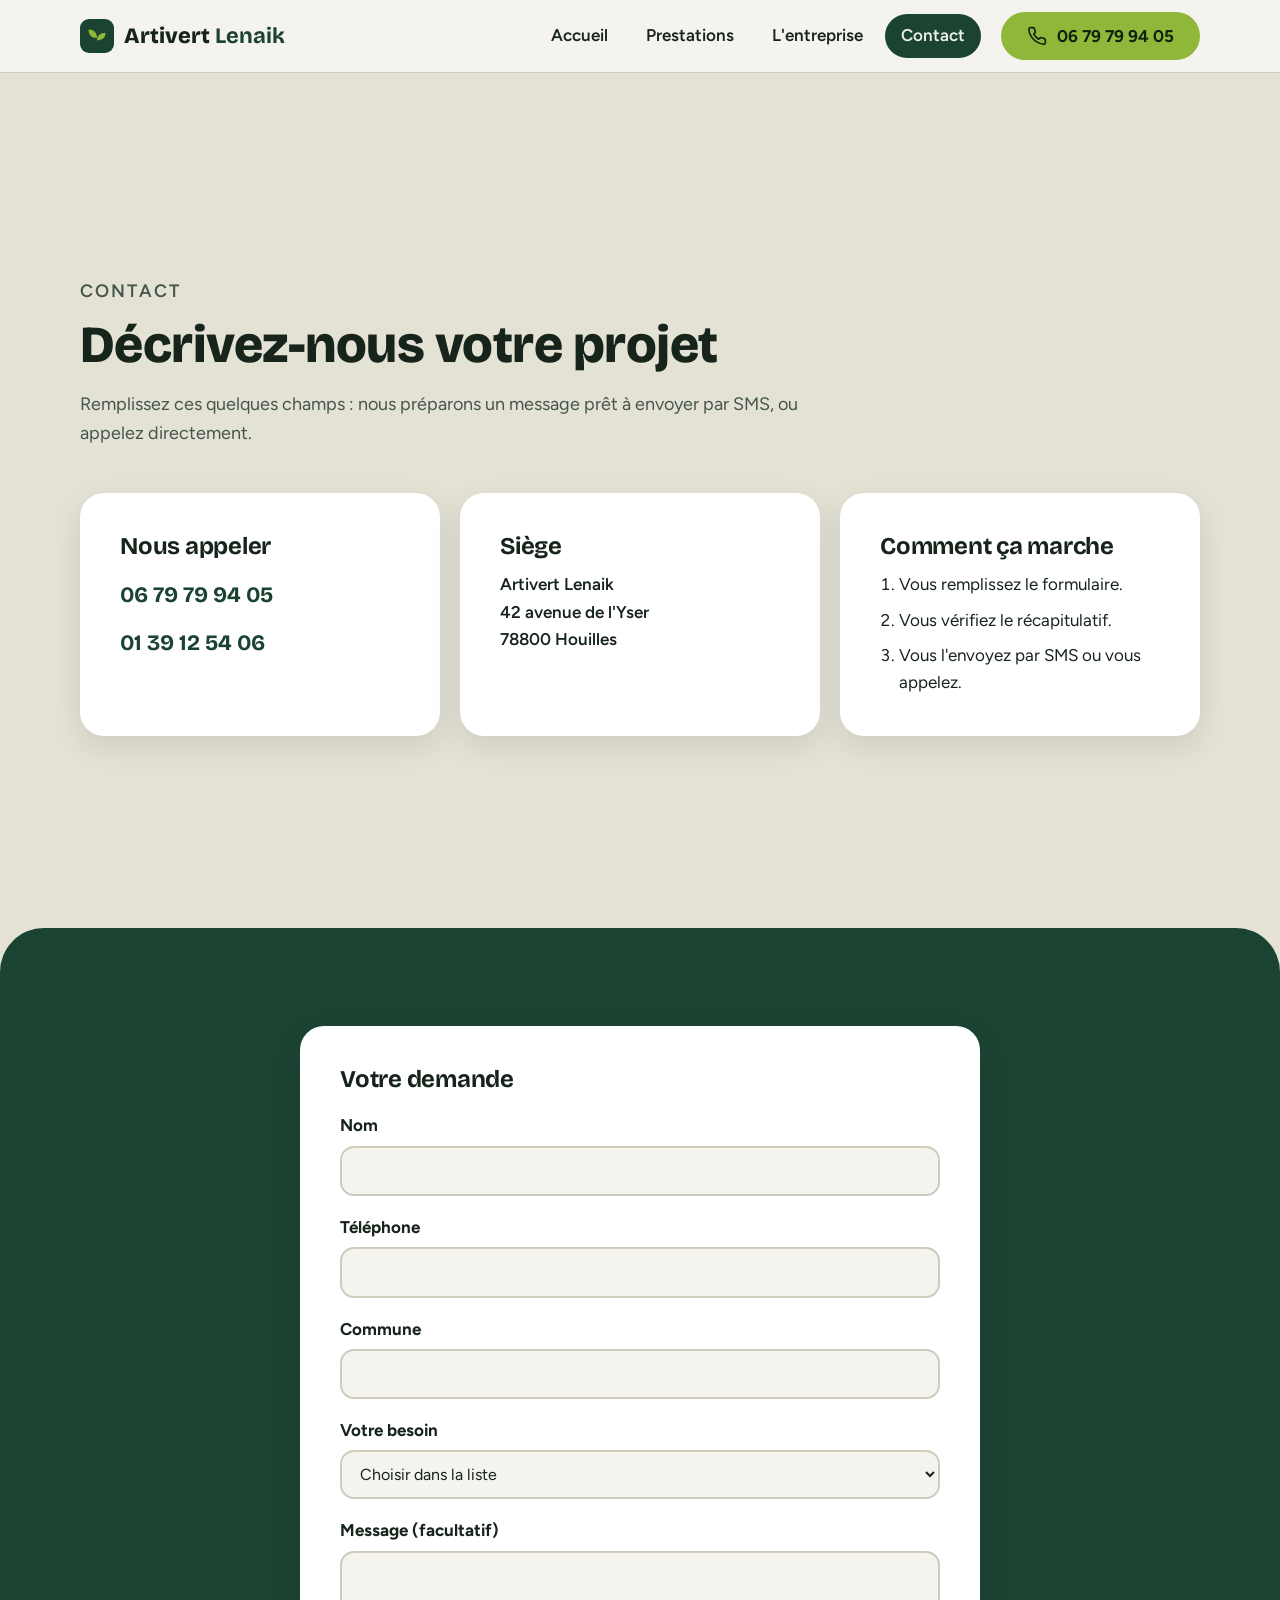
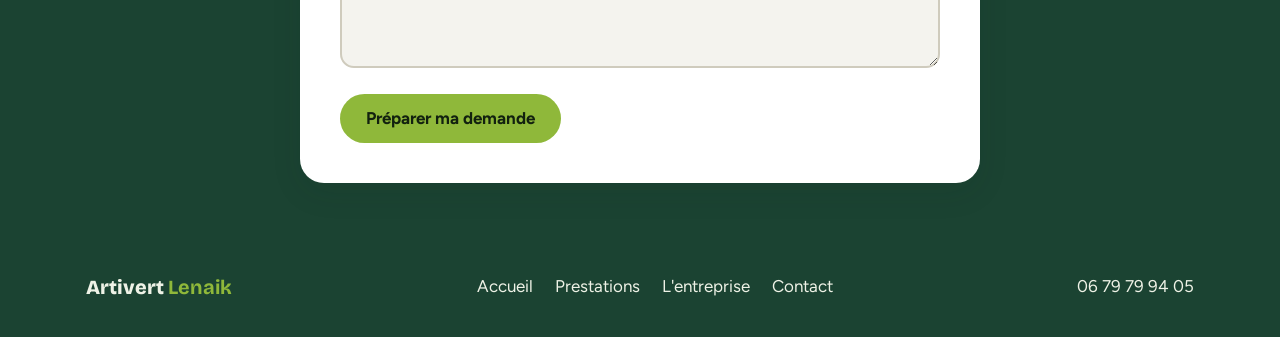
==== contact.html @ 8e332af7 "Pages prestations, entreprise, contact, formulaire, README Co-Authored-By: Claude Sonnet 5.5 <norepl" ====
<!doctype html>
<html lang="fr">
<head>
<meta charset="utf-8">
<meta name="viewport" content="width=device-width, initial-scale=1, viewport-fit=cover">
<title>Contact | Artivert Lenaik, Houilles</title>
<meta name="description" content="Contactez Artivert Lenaik à Houilles : téléphone, adresse du siège et formulaire de demande de contact.">
<meta name="robots" content="noindex, nofollow">
<link rel="icon" href="data:image/svg+xml,%3Csvg xmlns='http://www.w3.org/2000/svg' viewBox='0 0 32 32'%3E%3Crect width='32' height='32' rx='8' fill='%231b4332'/%3E%3Cpath d='M16 26V14M16 18c-5 0-8-3-8-8 5 0 8 3 8 8zm0 2c0-4 3-7 8-7 0 5-3 7-8 7z' fill='%238fb83a'/%3E%3C/svg%3E">
<link rel="preconnect" href="https://fonts.googleapis.com">
<link rel="preconnect" href="https://fonts.gstatic.com" crossorigin>
<link rel="stylesheet" href="https://fonts.googleapis.com/css2?family=Bricolage+Grotesque:opsz,wght@12..96,700;12..96,800&family=Figtree:wght@400;600;700&display=swap">
<link rel="stylesheet" href="css/style.css">
</head>
<body>
<header class="hdr">
  <div class="wrap hdr__in">
    <a class="logo" href="https://webaunet.github.io/artivert-lenaik/" aria-label="Artivert Lenaik, accueil">
      <svg viewBox="0 0 34 34" aria-hidden="true"><rect width="34" height="34" rx="9" fill="#1b4332"/><path d="M17 27V15M17 19c-5.5 0-8.5-3.2-8.5-8.5 5.5 0 8.5 3.2 8.5 8.5zm0 2.2c0-4.3 3.2-7.5 8.5-7.5 0 5.3-3.2 7.5-8.5 7.5z" fill="#8fb83a"/></svg>
      <span>Artivert <b>Lenaik</b></span>
    </a>
    <nav class="nav" id="nav" aria-label="Navigation principale">
      <a href="index.html">Accueil</a>
      <a href="prestations.html">Prestations</a>
      <a href="entreprise.html">L'entreprise</a>
      <a href="contact.html" aria-current="page">Contact</a>
    </nav>
    <a class="btn btn--leaf hdr__call" href="tel:+33679799405" aria-label="Appeler le 06 79 79 94 05">
      <svg viewBox="0 0 24 24" fill="none" stroke="currentColor" stroke-width="2" stroke-linecap="round" stroke-linejoin="round" aria-hidden="true"><path d="M22 16.9v3a2 2 0 0 1-2.2 2 19.8 19.8 0 0 1-8.6-3.1 19.5 19.5 0 0 1-6-6A19.8 19.8 0 0 1 2.1 4.2 2 2 0 0 1 4.1 2h3a2 2 0 0 1 2 1.7c.1.9.4 1.8.7 2.7a2 2 0 0 1-.5 2.1L8.1 9.8a16 16 0 0 0 6 6l1.3-1.2a2 2 0 0 1 2.1-.4c.9.3 1.8.6 2.7.7a2 2 0 0 1 1.7 2z"/></svg>
      <span>06 79 79 94 05</span>
    </a>
    <button class="burger" id="burger" type="button" aria-expanded="false" aria-controls="nav" aria-label="Ouvrir le menu">
      <svg viewBox="0 0 24 24" fill="none" stroke="currentColor" stroke-width="2.2" stroke-linecap="round" aria-hidden="true"><path d="M4 7h16M4 12h16M4 17h16"/></svg>
    </button>
  </div>
</header>

<main>
<section class="sec sec--stone sec--under" aria-labelledby="h1">
  <div class="wrap">
    <div class="sec__head">
      <p class="eyebrow">Contact</p>
      <h1 id="h1" style="font-size:clamp(2rem,5vw,3.25rem)">Décrivez-nous votre projet</h1>
      <p>Remplissez ces quelques champs : nous préparons un message prêt à envoyer par SMS, ou appelez directement.</p>
    </div>
    <div class="cinfo">
      <div class="card">
        <h2>Nous appeler</h2>
        <a class="tel" href="tel:+33679799405">06 79 79 94 05</a>
        <a class="tel" href="tel:+33139125406">01 39 12 54 06</a>
      </div>
      <div class="card">
        <h2>Siège</h2>
        <address style="font-style:normal;font-weight:600">Artivert Lenaik<br>42 avenue de l'Yser<br>78800 Houilles</address>
      </div>
      <div class="card">
        <h2>Comment ça marche</h2>
        <ol><li>Vous remplissez le formulaire.</li><li>Vous vérifiez le récapitulatif.</li><li>Vous l'envoyez par SMS ou vous appelez.</li></ol>
      </div>
    </div>
  </div>
</section>

<section class="sec sec--lift on-band" id="formulaire" aria-labelledby="h-form">
  <div class="wrap">
    <div class="cform">
        <form class="card form" id="form" novalidate>
          <h2 id="h-form" style="font-size:1.5rem">Votre demande</h2>
          <div class="field"><label for="f-nom">Nom</label><input id="f-nom" name="nom" type="text" autocomplete="name" required aria-describedby="e-nom"><p class="err" id="e-nom" role="alert" hidden></p></div>
          <div class="field"><label for="f-tel">Téléphone</label><input id="f-tel" name="tel" type="tel" inputmode="tel" autocomplete="tel" required aria-describedby="e-tel"><p class="err" id="e-tel" role="alert" hidden></p></div>
          <div class="field"><label for="f-commune">Commune</label><input id="f-commune" name="commune" type="text" autocomplete="address-level2" required aria-describedby="e-commune"><p class="err" id="e-commune" role="alert" hidden></p></div>
          <div class="field"><label for="f-besoin">Votre besoin</label>
            <select id="f-besoin" name="besoin" required aria-describedby="e-besoin">
              <option value="">Choisir dans la liste</option>
              <option>Création d'un jardin ou d'un espace vert</option>
              <option>Terrasse ou allée</option>
              <option>Maçonnerie paysagère</option>
              <option>Plantations</option>
              <option>Entretien du jardin</option>
              <option>Autre demande</option>
            </select><p class="err" id="e-besoin" role="alert" hidden></p></div>
          <div class="field"><label for="f-message">Message (facultatif)</label><textarea id="f-message" name="message" rows="4"></textarea></div>
          <button class="btn btn--leaf btn--block" type="submit">Préparer ma demande</button>
        </form>
        <div class="card recap" id="recap" tabindex="-1" hidden style="margin-top:20px">
          <h2 style="font-size:1.5rem">Demande prête</h2>
          <p class="ok" id="recap-status" role="status"></p>
          <textarea id="recap-text" readonly aria-label="Récapitulatif de votre demande"></textarea>
          <div class="recap__btns">
            <a class="btn btn--leaf" id="btn-sms" href="sms:+33679799405">Envoyer par SMS</a>
            <button class="btn btn--dark" id="btn-copy" type="button">Copier</button>
            <a class="btn btn--dark" href="tel:+33679799405">Appeler</a>
          </div>
        </div>
      </div>
  </div>
</section>
</main>

<footer class="ftr">
  <div class="wrap ftr__in">
    <a class="logo" href="index.html"><span>Artivert <b>Lenaik</b></span></a>
    <nav aria-label="Pied de page">
      <a href="index.html">Accueil</a>
      <a href="prestations.html">Prestations</a>
      <a href="entreprise.html">L'entreprise</a>
      <a href="contact.html">Contact</a>
    </nav>
    <a href="tel:+33679799405">06 79 79 94 05</a>
  </div>
</footer>
<script src="js/main.js"></script>
</body>
</html>
---- css/style.css ----
/* Artivert Lenaik — feuille commune. Concept : pierre, buis et pousse ; bandes sombres à bords courbes sur fonds clairs. */
:root{
  --bg:#f4f3ee; --bg2:#e4e1d5; --card:#ffffff; --ink:#16241b; --muted:#46564b; --line:#cfcbbd;
  --band:#1b4332; --band-ink:#eef2e6; --band-muted:#b9c9bd;
  --leaf:#8fb83a; --leaf-ink:#12210f; --link:#1b4332;
  --c1:#dfeabf; --c2:#efdfc4; --c3:#cde4d7; --c4:#d6e1e8;
  --shadow:0 10px 30px rgba(22,36,27,.10);
  --f-display:"Bricolage Grotesque","Trebuchet MS",system-ui,sans-serif;
  --f-body:"Figtree","Segoe UI",system-ui,sans-serif;
  --hh:72px; --pad:clamp(40px,6vh,72px); --r:24px;
}
@media (prefers-color-scheme:dark){:root:not([data-theme="light"]){
  --bg:#101a14; --bg2:#17261d; --card:#1b2c22; --ink:#e8ede3; --muted:#a9b8ac; --line:#2b3d31;
  --band:#1d4a33; --band-ink:#eef2e6; --band-muted:#b9d0c0; --link:#b7dd6a;
  --c1:#2c3d17; --c2:#3d3020; --c3:#1f4033; --c4:#263540; --shadow:0 10px 30px rgba(0,0,0,.4); color-scheme:dark}}
:root[data-theme="dark"]{
  --bg:#101a14; --bg2:#17261d; --card:#1b2c22; --ink:#e8ede3; --muted:#a9b8ac; --line:#2b3d31;
  --band:#1d4a33; --band-ink:#eef2e6; --band-muted:#b9d0c0; --link:#b7dd6a;
  --c1:#2c3d17; --c2:#3d3020; --c3:#1f4033; --c4:#263540; --shadow:0 10px 30px rgba(0,0,0,.4); color-scheme:dark}

*,*::before,*::after{box-sizing:border-box}
html{scroll-behavior:smooth;scroll-padding-top:calc(var(--hh) + 8px)}
body{margin:0;background:var(--bg);color:var(--ink);font:400 1.0625rem/1.6 var(--f-body);-webkit-text-size-adjust:100%}
img{display:block;max-width:100%;height:auto}
a{color:var(--link)}
h1,h2,h3{font-family:var(--f-display);line-height:1.1;margin:0;text-wrap:balance;letter-spacing:-.01em}
h1{font-size:clamp(2.25rem,6.2vw,4.25rem);font-weight:800}
h2{font-size:clamp(1.9rem,4.2vw,3rem);font-weight:700}
h3{font-size:1.25rem;font-weight:700}
p{margin:0}
:focus-visible{outline:3px solid var(--leaf);outline-offset:3px;border-radius:6px}
.wrap{width:100%;max-width:1160px;margin-inline:auto;padding-inline:max(20px,env(safe-area-inset-left,0px)) max(20px,env(safe-area-inset-right,0px))}
.eyebrow{font:600 1rem/1.3 var(--f-body);letter-spacing:.12em;text-transform:uppercase;color:var(--muted);margin-bottom:14px}
.on-band .eyebrow{color:var(--band-muted)}

/* Boutons */
.btn{display:inline-flex;align-items:center;justify-content:center;gap:10px;min-height:48px;padding:12px 24px;border-radius:999px;font:700 1.0625rem/1.2 var(--f-body);text-decoration:none;border:2px solid transparent;cursor:pointer;transition:transform .15s,background .15s,box-shadow .15s}
.btn svg{width:20px;height:20px;flex:none}
.btn--leaf{background:var(--leaf);color:var(--leaf-ink)}
.btn--leaf:hover{background:#a3cc4b;transform:translateY(-2px);box-shadow:0 8px 20px rgba(0,0,0,.2)}
.btn--ghost{border-color:currentColor;color:inherit;background:transparent}
.btn--ghost:hover{background:rgba(255,255,255,.14);transform:translateY(-2px)}
.btn--dark{background:var(--band);color:var(--band-ink)}
.btn--dark:hover{transform:translateY(-2px);box-shadow:var(--shadow)}

/* En-tête */
.hdr{position:sticky;top:0;z-index:50;background:var(--bg);border-bottom:0;box-shadow:0 1px 0 var(--line)}
.hdr__in{display:flex;align-items:center;gap:20px;height:var(--hh)}
.logo{display:flex;align-items:center;gap:10px;min-height:44px;text-decoration:none;color:var(--ink);font:800 1.375rem/1 var(--f-display);white-space:nowrap}
.logo svg{width:34px;height:34px;flex:none}
.logo b{color:var(--band)}
@media (prefers-color-scheme:dark){:root:not([data-theme="light"]) .logo b{color:var(--leaf)}}
:root[data-theme="dark"] .logo b{color:var(--leaf)}
.nav{display:flex;align-items:center;gap:6px;margin-left:auto}
.nav a{display:inline-flex;align-items:center;min-height:44px;padding:0 16px;border-radius:999px;color:var(--ink);text-decoration:none;font-weight:600}
.nav a:hover{background:var(--bg2)}
.nav a[aria-current="page"]{background:var(--band);color:var(--band-ink)}
.hdr__call{display:inline-flex}
.burger{display:none;width:48px;height:48px;border:0;border-radius:12px;background:var(--bg2);color:var(--ink);cursor:pointer;align-items:center;justify-content:center}
.burger svg{width:26px;height:26px}
@media (max-width:980px){
  .burger{display:inline-flex;margin-left:0}
  .hdr__in{gap:10px}
  .hdr__call{margin-left:auto}
  .hdr__call span{display:none}
  .hdr__call{width:48px;padding:0}
  .nav{position:absolute;left:0;right:0;top:var(--hh);flex-direction:column;align-items:stretch;gap:4px;padding:12px max(20px,env(safe-area-inset-left,0px)) 20px;background:var(--bg);box-shadow:0 18px 30px rgba(0,0,0,.18);margin:0;display:none}
  .nav.is-open{display:flex}
  .nav a{min-height:48px;font-size:1.125rem}
}

/* Sections */
.sec{min-height:100svh;display:grid;align-content:center;padding-block:var(--pad)}
.sec--under{padding-bottom:calc(var(--pad) + 44px)}
.sec--lift{position:relative;margin-top:-44px;border-radius:44px 44px 0 0;padding-top:calc(var(--pad) + 44px)}
.on-band{background:var(--band);color:var(--band-ink)}
.sec--stone{background:var(--bg2)}
.sec__head{max-width:46rem;margin-bottom:clamp(28px,5vh,48px)}
.sec__head p{margin-top:16px;color:var(--muted);font-size:1.125rem}

/* Hero */
.hero{position:relative;min-height:calc(100svh - var(--hh));display:grid;align-items:end;color:#fff;overflow:hidden;background:#1b4332}
.hero__img{position:absolute;inset:0;width:100%;height:100%;object-fit:cover;object-position:60% 55%}
.hero::after{content:"";position:absolute;inset:0;background:linear-gradient(180deg,rgba(10,28,18,.25) 0%,rgba(10,28,18,.45) 40%,rgba(10,28,18,.88) 100%)}
.hero .wrap{position:relative;z-index:1;padding-block:clamp(40px,8vh,88px)}
.hero h1{max-width:15ch}
.hero p{max-width:34rem;margin-top:20px;font-size:1.25rem;color:#eaf0e4}
.hero__cta{display:flex;flex-wrap:wrap;gap:12px;margin-top:30px}
.hero__facts{display:flex;flex-wrap:wrap;gap:10px 28px;margin-top:36px;padding:0;list-style:none;color:#dfe8d6;font-weight:600}
.hero__facts li::before{content:"";display:inline-block;width:10px;height:10px;border-radius:50%;background:var(--leaf);margin-right:10px}

/* Prestations (cartes photo) */
.tiles{display:grid;grid-template-columns:repeat(3,1fr);gap:20px;margin:0;padding:0;list-style:none}
.tile{position:relative;border-radius:var(--r);overflow:hidden;background:var(--card);box-shadow:var(--shadow)}
.tile img{width:100%;aspect-ratio:16/10;object-fit:cover}
.tile h3{padding:16px 18px 18px}
.more{margin-top:32px}
@media (max-width:700px){.tiles{grid-template-columns:repeat(2,1fr);gap:14px}.tile h3{padding:12px 14px 14px;font-size:1.0625rem}.tile img{aspect-ratio:4/3}}
@media (max-width:700px){.sec__head p:not(.eyebrow){display:none}.sec__head{margin-bottom:24px}}

/* À propos */
.about{display:grid;grid-template-columns:1.05fr 1fr;gap:clamp(24px,5vw,64px);align-items:center}
.about__img{margin:0}
.about__img img{width:100%;aspect-ratio:4/3;object-fit:cover;border-radius:var(--r)}
.about__img figcaption{margin-top:10px;color:var(--band-muted);font-size:1rem}
.card{background:var(--card);color:var(--ink);border-radius:var(--r);padding:clamp(24px,4vw,40px);box-shadow:var(--shadow)}
.card h2{margin-bottom:20px}
.facts{margin:0;display:grid;gap:0}
.facts div{display:grid;grid-template-columns:9.5rem 1fr;gap:12px;padding:12px 0;border-top:1px solid var(--line)}
.facts dt{color:var(--muted);font-weight:600}
.facts dd{margin:0;font-weight:600}
.card .src{margin-top:16px;color:var(--muted);font-size:1rem}
@media (max-width:900px){.about{grid-template-columns:1fr}.about__img img{aspect-ratio:16/9}.about__img figcaption{display:none}}
@media (max-width:560px){.facts div{grid-template-columns:6rem 1fr;padding:9px 0}.card{padding:22px}.card h2{margin-bottom:12px}}

/* Étapes */
.steps{display:grid;grid-template-columns:repeat(4,1fr);gap:18px;margin:0;padding:0;list-style:none}
.step{border-radius:var(--r);padding:26px 22px 28px;color:var(--ink);display:flex;flex-direction:column;gap:12px}
.step:nth-child(1){background:var(--c1)}.step:nth-child(2){background:var(--c2)}.step:nth-child(3){background:var(--c3)}.step:nth-child(4){background:var(--c4)}
.step svg{width:44px;height:44px;stroke:currentColor;fill:none;stroke-width:1.8;stroke-linecap:round;stroke-linejoin:round}
.step .n{font:600 1rem/1 var(--f-body);letter-spacing:.1em;text-transform:uppercase;color:var(--muted)}
.step p{color:var(--ink)}
@media (max-width:980px){.steps{grid-template-columns:repeat(2,1fr)}}
@media (max-width:560px){.steps{grid-template-columns:1fr;gap:10px}.step{padding:16px 18px;display:grid;grid-template-columns:40px 1fr;column-gap:14px;row-gap:2px}.step svg{width:40px;height:40px;grid-row:1/4}.step>*:not(svg){grid-column:2}}

/* Appel final */
.cta{text-align:left;max-width:48rem}
.cta h2{font-size:clamp(2rem,5vw,3.5rem)}
.cta p{margin-top:18px;font-size:1.125rem;color:var(--band-muted)}
.cta__row{display:flex;flex-wrap:wrap;gap:12px;margin-top:30px}
.cta address{margin-top:28px;font-style:normal;color:var(--band-ink);font-weight:600}

/* Pied de page */
.ftr{background:var(--band);color:var(--band-ink);padding-block:28px}
.ftr__in{display:flex;flex-wrap:wrap;align-items:center;justify-content:space-between;gap:12px 28px}
.ftr a{color:var(--band-ink);text-decoration:none;display:inline-flex;align-items:center;min-height:44px;padding:0 6px}
.ftr a:hover{text-decoration:underline}
.ftr nav{display:flex;flex-wrap:wrap;gap:0 10px}
.ftr .logo{color:var(--band-ink);font-size:1.25rem}
.ftr .logo b{color:var(--leaf)}

@media (max-width:560px){.ftr nav{display:none}.ftr{padding-block:16px}}
@media (prefers-reduced-motion:reduce){*{transition:none!important;scroll-behavior:auto!important}}

/* ---- Pages intérieures ---- */
.lead{font-size:1.25rem;color:var(--muted);margin-top:18px;max-width:36rem}
.phead{min-height:calc(100svh - var(--hh));display:grid;align-items:center;padding-block:var(--pad)}
.phead__in{display:grid;grid-template-columns:1fr 1.1fr;gap:clamp(24px,5vw,64px);align-items:center}
.phead .hero__cta .btn--ghost{color:var(--ink)}
.phead .hero__cta .btn--ghost:hover{background:var(--bg2)}
.mosaic{display:grid;grid-template-columns:1fr 1fr;grid-template-rows:1fr 1fr;gap:12px;height:min(560px,68svh)}
.mosaic figure{margin:0;overflow:hidden;border-radius:var(--r);min-height:0}
.mosaic figure:first-child{grid-row:1/3}
.mosaic img{width:100%;height:100%;object-fit:cover}
@media (max-width:820px){.phead__in{grid-template-columns:1fr}.mosaic{height:340px}}
.rows{display:grid;gap:clamp(24px,4vw,48px)}
.row{display:grid;grid-template-columns:1fr 1fr;gap:clamp(20px,4vw,56px);align-items:center}
.row figure{margin:0}
.row img{width:100%;aspect-ratio:16/9;object-fit:cover;border-radius:var(--r)}
.row--rev figure{order:2}
.row p{margin-top:10px;color:var(--muted)}
.chips{list-style:none;padding:0;margin:32px 0 0;display:flex;flex-wrap:wrap;gap:10px}
.chips li{padding:10px 18px;border-radius:999px;background:var(--card);font-weight:600;box-shadow:var(--shadow)}
@media (max-width:820px){.row{grid-template-columns:clamp(110px,28vw,220px) 1fr;gap:16px;align-items:start}.row--rev figure{order:0}.row img{aspect-ratio:1/1;border-radius:16px}.rows{gap:22px}}
.split{display:grid;grid-template-columns:1.1fr 1fr;gap:clamp(24px,5vw,64px);align-items:center}
.checks{list-style:none;padding:0;margin:22px 0 0;display:grid;grid-template-columns:1fr 1fr;gap:10px 20px;font-weight:600}
.checks li::before{content:"";display:inline-block;width:10px;height:10px;border-radius:50%;background:var(--leaf);margin-right:10px}
.on-band p.mut{color:var(--band-muted);margin-top:14px;font-size:1.125rem}
.pair{display:grid;gap:14px}
.pair img{width:100%;aspect-ratio:16/9;object-fit:cover;border-radius:var(--r)}
@media (max-width:820px){.split{grid-template-columns:1fr}.checks{grid-template-columns:1fr}.pair{grid-template-columns:1fr 1fr}.pair img{aspect-ratio:1/1}}
.strip{background:var(--leaf);color:var(--leaf-ink);border-radius:36px;padding:clamp(28px,5vw,64px);display:grid;gap:18px;max-width:900px}
.strip h2{font-size:clamp(1.9rem,4.4vw,3.1rem)}
.strip p{font-size:1.125rem}
.strip .cta__row{margin-top:8px}
.strip .btn--ghost:hover{background:rgba(18,33,15,.12)}
.ehead{padding-block:var(--pad);min-height:calc(100svh - var(--hh));display:grid;align-items:center}
.ehead__in{display:grid;grid-template-columns:1.1fr 1fr;gap:clamp(24px,5vw,64px);align-items:center}
.ehead figure{margin:0}
.ehead img{width:100%;aspect-ratio:4/3;object-fit:cover;border-radius:var(--r)}
.stats{display:grid;grid-template-columns:repeat(2,1fr);gap:16px 20px;list-style:none;padding:0;margin:32px 0 0}
.stats li{border-top:2px solid var(--leaf);padding-top:12px;color:var(--band-muted)}
.stats b{display:block;font:800 1.875rem/1.1 var(--f-display);color:var(--band-ink)}
@media (max-width:820px){.ehead__in{grid-template-columns:1fr}.ehead img{aspect-ratio:16/9}.stats{margin-top:22px}}
.timeline{list-style:none;margin:0;padding:0 0 0 30px;border-left:3px solid var(--leaf);display:grid;gap:26px;max-width:46rem}
.timeline li{position:relative}
.timeline li::before{content:"";position:absolute;left:-40px;top:6px;width:16px;height:16px;border-radius:50%;background:var(--bg);border:4px solid var(--leaf)}
.timeline time{display:block;font:700 1.25rem/1.2 var(--f-display)}
.timeline p{color:var(--muted);margin-top:4px}
.dir{display:grid;grid-template-columns:1fr 1fr;gap:clamp(24px,5vw,64px);align-items:center}
.dir figure{margin:0}.dir img{width:100%;aspect-ratio:16/10;object-fit:cover;border-radius:var(--r)}
.dir figcaption{margin-top:10px;color:var(--muted);font-size:1rem}
.dir .card p{margin-top:12px;color:var(--muted)}
@media (max-width:820px){.dir{grid-template-columns:1fr}}
.find{display:grid;grid-template-columns:1fr 1fr;gap:20px}
.find .card h3{margin-bottom:10px}
.find .card a.tel{display:flex;align-items:center;min-height:48px;font:700 1.375rem/1.2 var(--f-display);text-decoration:none}
.find .card address{font-style:normal;font-weight:600}
@media (max-width:820px){.find{grid-template-columns:1fr}}

/* Contact */
.cgrid{display:grid;grid-template-columns:1.2fr .8fr;gap:clamp(20px,4vw,48px);align-items:start}
.cgrid>*{min-width:0}
.field{margin-bottom:18px}
.field label{display:block;font-weight:700;margin-bottom:6px}
.field input,.field select,.field textarea{width:100%;min-height:48px;padding:12px 14px;border:2px solid var(--line);border-radius:14px;background:var(--bg);color:var(--ink);font:400 1rem/1.4 var(--f-body)}
.field textarea{min-height:110px;resize:vertical}
.field input:focus-visible,.field select:focus-visible,.field textarea:focus-visible{outline:3px solid var(--leaf);outline-offset:2px;border-color:var(--leaf)}
.field [aria-invalid="true"]{border-color:#c0392b}
.err{margin-top:6px;color:#b3261e;font-weight:600;font-size:1rem}
@media (prefers-color-scheme:dark){:root:not([data-theme="light"]) .err{color:#ff9a8f}}
:root[data-theme="dark"] .err{color:#ff9a8f}
.btn--block{width:100%}
@media (min-width:700px){.btn--block{width:auto}}
.recap textarea{width:100%;min-height:150px;padding:12px 14px;border:2px solid var(--line);border-radius:14px;background:var(--bg);color:var(--ink);font:400 1rem/1.5 var(--f-body);margin-top:14px}
.recap__btns{display:flex;flex-wrap:wrap;gap:12px;margin-top:16px}
.recap .ok{font-weight:700}
.aside .card+.card{margin-top:20px}
.aside h2{font-size:1.5rem;margin-bottom:12px}
.aside ol{margin:0;padding-left:1.2rem;display:grid;gap:8px}
.aside a.tel{display:flex;align-items:center;min-height:48px;font:700 1.375rem/1.2 var(--f-display);text-decoration:none}
@media (max-width:900px){.cgrid{grid-template-columns:1fr}}

.cinfo{display:grid;grid-template-columns:repeat(3,1fr);gap:20px}
.cinfo h2{font-size:1.5rem;margin-bottom:12px}
.cinfo ol{margin:0;padding-left:1.2rem;display:grid;gap:8px}
.cinfo a.tel{display:flex;align-items:center;min-height:48px;font:700 1.375rem/1.2 var(--f-display);text-decoration:none}
.cform{max-width:680px;margin-inline:auto}
@media (max-width:900px){.cinfo{grid-template-columns:1fr;gap:12px}.cinfo .card{padding:18px 22px}}
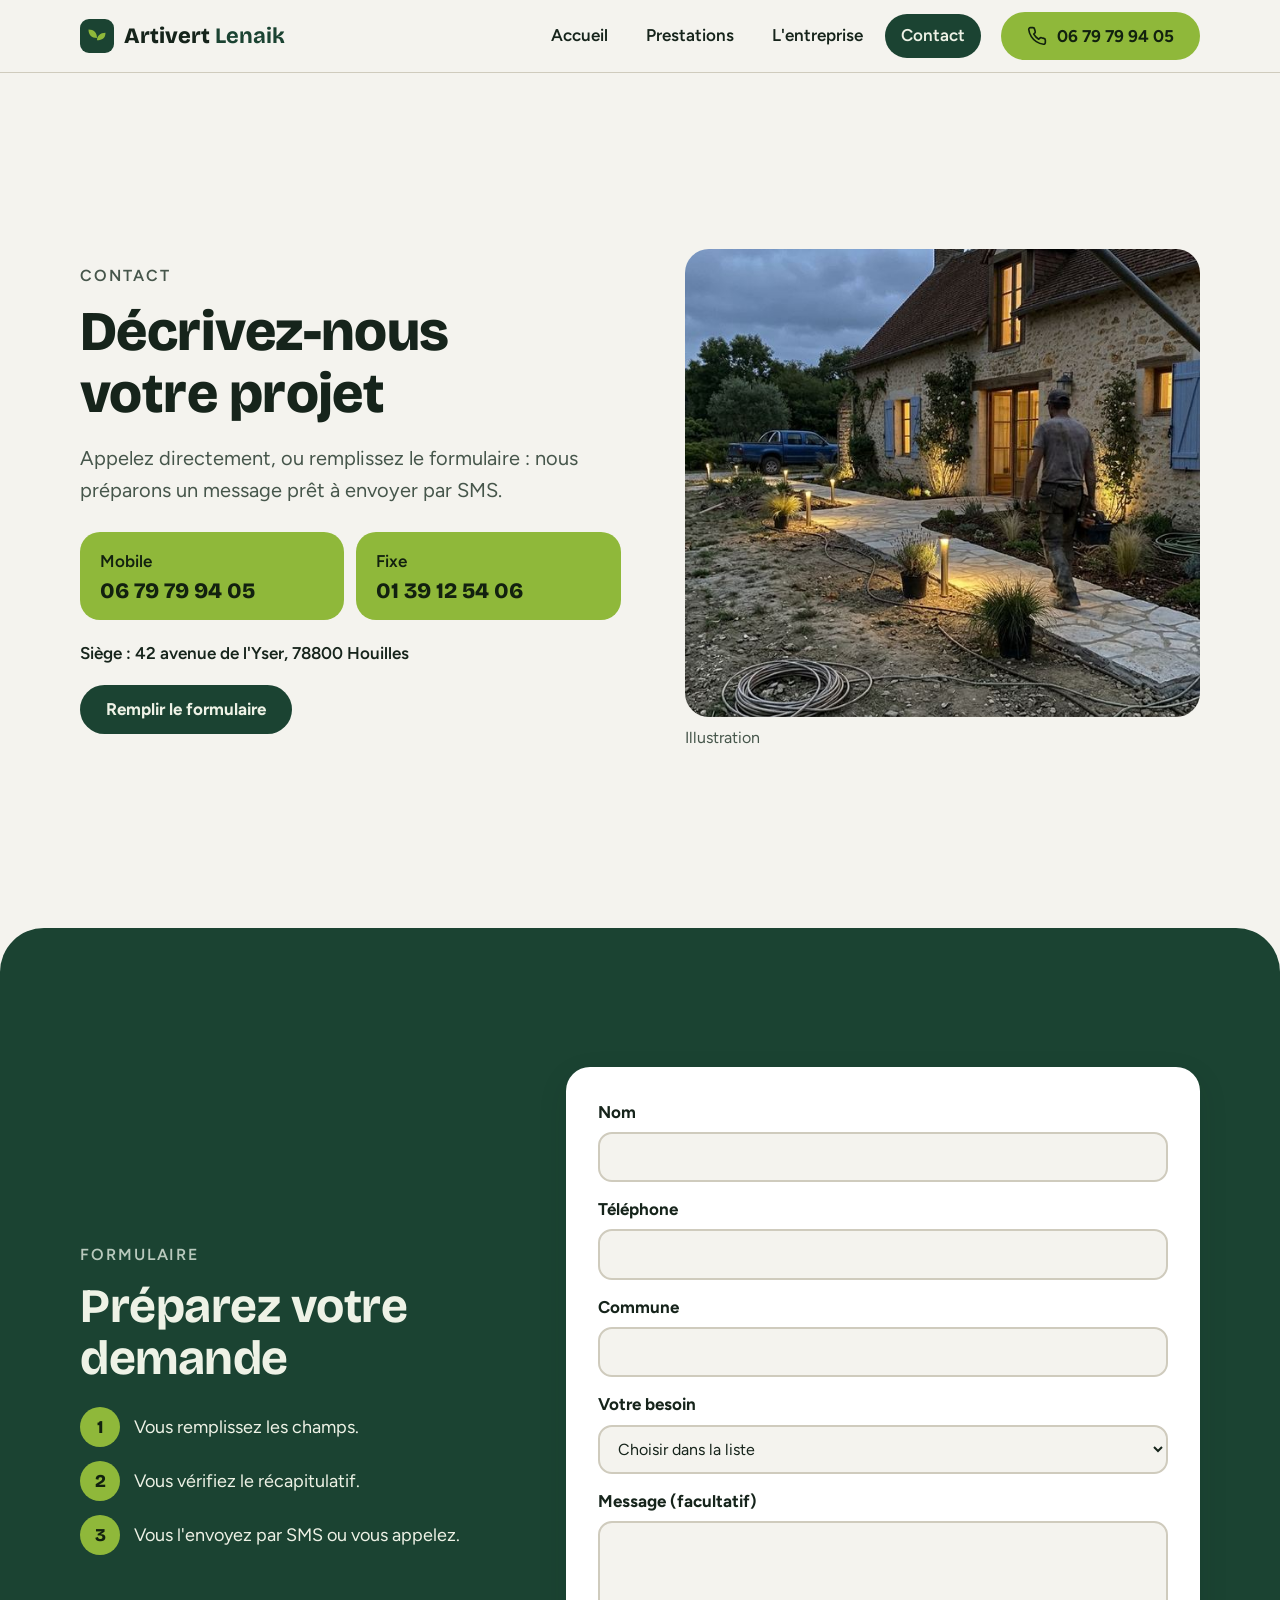
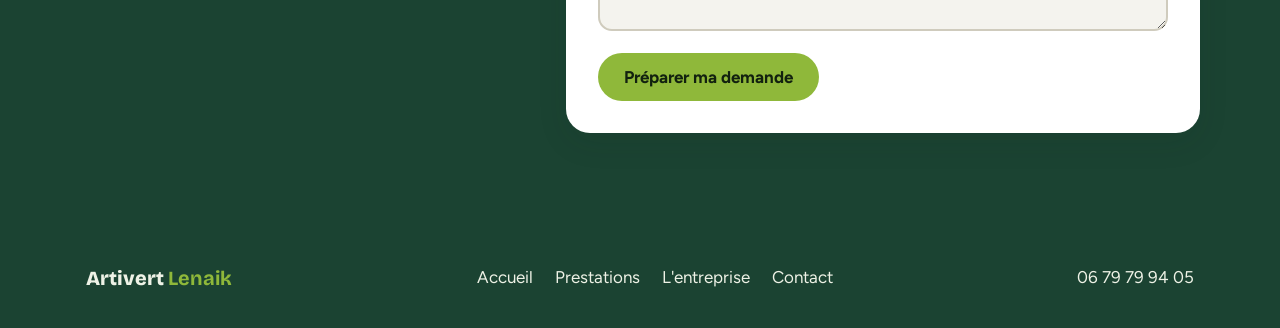
==== commit ab47fbae: "Contact retravaillé, sections limitées à 115 % de l'écran Co-Authored-By: Claude Sonnet 5.5 <noreply" ====
--- a/contact.html
+++ b/contact.html
@@ -36,63 +36,67 @@
 </header>
 
 <main>
-<section class="sec sec--stone sec--under" aria-labelledby="h1">
-  <div class="wrap">
-    <div class="sec__head">
+<section class="chead sec--under" aria-labelledby="h1">
+  <div class="wrap chead__in">
+    <div>
       <p class="eyebrow">Contact</p>
-      <h1 id="h1" style="font-size:clamp(2rem,5vw,3.25rem)">Décrivez-nous votre projet</h1>
-      <p>Remplissez ces quelques champs : nous préparons un message prêt à envoyer par SMS, ou appelez directement.</p>
+      <h1 id="h1">Décrivez-nous votre projet</h1>
+      <p class="lead">Appelez directement, ou remplissez le formulaire : nous préparons un message prêt à envoyer par SMS.</p>
+      <div class="callcards">
+        <a class="callcard" href="tel:+33679799405"><span>Mobile</span><b>06 79 79 94 05</b></a>
+        <a class="callcard" href="tel:+33139125406"><span>Fixe</span><b>01 39 12 54 06</b></a>
+      </div>
+      <address class="chead__addr">Siège : 42 avenue de l'Yser, 78800 Houilles</address>
+      <p class="chead__go"><a class="btn btn--dark" href="#formulaire">Remplir le formulaire</a></p>
     </div>
-    <div class="cinfo">
-      <div class="card">
-        <h2>Nous appeler</h2>
-        <a class="tel" href="tel:+33679799405">06 79 79 94 05</a>
-        <a class="tel" href="tel:+33139125406">01 39 12 54 06</a>
-      </div>
-      <div class="card">
-        <h2>Siège</h2>
-        <address style="font-style:normal;font-weight:600">Artivert Lenaik<br>42 avenue de l'Yser<br>78800 Houilles</address>
-      </div>
-      <div class="card">
-        <h2>Comment ça marche</h2>
-        <ol><li>Vous remplissez le formulaire.</li><li>Vous vérifiez le récapitulatif.</li><li>Vous l'envoyez par SMS ou vous appelez.</li></ol>
-      </div>
-    </div>
+    <figure class="chead__img">
+      <img src="images/allee-dallee.jpg" width="1000" height="545" alt="Illustration : allée dallée éclairée en soirée le long d'une maison" fetchpriority="high">
+      <figcaption>Illustration</figcaption>
+    </figure>
   </div>
 </section>
 
 <section class="sec sec--lift on-band" id="formulaire" aria-labelledby="h-form">
-  <div class="wrap">
-    <div class="cform">
-        <form class="card form" id="form" novalidate>
-          <h2 id="h-form" style="font-size:1.5rem">Votre demande</h2>
-          <div class="field"><label for="f-nom">Nom</label><input id="f-nom" name="nom" type="text" autocomplete="name" required aria-describedby="e-nom"><p class="err" id="e-nom" role="alert" hidden></p></div>
-          <div class="field"><label for="f-tel">Téléphone</label><input id="f-tel" name="tel" type="tel" inputmode="tel" autocomplete="tel" required aria-describedby="e-tel"><p class="err" id="e-tel" role="alert" hidden></p></div>
-          <div class="field"><label for="f-commune">Commune</label><input id="f-commune" name="commune" type="text" autocomplete="address-level2" required aria-describedby="e-commune"><p class="err" id="e-commune" role="alert" hidden></p></div>
-          <div class="field"><label for="f-besoin">Votre besoin</label>
-            <select id="f-besoin" name="besoin" required aria-describedby="e-besoin">
-              <option value="">Choisir dans la liste</option>
-              <option>Création d'un jardin ou d'un espace vert</option>
-              <option>Terrasse ou allée</option>
-              <option>Maçonnerie paysagère</option>
-              <option>Plantations</option>
-              <option>Entretien du jardin</option>
-              <option>Autre demande</option>
-            </select><p class="err" id="e-besoin" role="alert" hidden></p></div>
-          <div class="field"><label for="f-message">Message (facultatif)</label><textarea id="f-message" name="message" rows="4"></textarea></div>
-          <button class="btn btn--leaf btn--block" type="submit">Préparer ma demande</button>
-        </form>
-        <div class="card recap" id="recap" tabindex="-1" hidden style="margin-top:20px">
-          <h2 style="font-size:1.5rem">Demande prête</h2>
-          <p class="ok" id="recap-status" role="status"></p>
-          <textarea id="recap-text" readonly aria-label="Récapitulatif de votre demande"></textarea>
-          <div class="recap__btns">
-            <a class="btn btn--leaf" id="btn-sms" href="sms:+33679799405">Envoyer par SMS</a>
-            <button class="btn btn--dark" id="btn-copy" type="button">Copier</button>
-            <a class="btn btn--dark" href="tel:+33679799405">Appeler</a>
-          </div>
+  <div class="wrap fgrid">
+    <div class="fgrid__txt">
+      <p class="eyebrow">Formulaire</p>
+      <h2 id="h-form">Préparez votre demande</h2>
+      <ol class="fsteps">
+        <li>Vous remplissez les champs.</li>
+        <li>Vous vérifiez le récapitulatif.</li>
+        <li>Vous l'envoyez par SMS ou vous appelez.</li>
+      </ol>
+    </div>
+    <div class="fgrid__form">
+      <form class="card form" id="form" novalidate>
+        <div class="field"><label for="f-nom">Nom</label><input id="f-nom" name="nom" type="text" autocomplete="name" required aria-describedby="e-nom"><p class="err" id="e-nom" role="alert" hidden></p></div>
+        <div class="field"><label for="f-tel">Téléphone</label><input id="f-tel" name="tel" type="tel" inputmode="tel" autocomplete="tel" required aria-describedby="e-tel"><p class="err" id="e-tel" role="alert" hidden></p></div>
+        <div class="field"><label for="f-commune">Commune</label><input id="f-commune" name="commune" type="text" autocomplete="address-level2" required aria-describedby="e-commune"><p class="err" id="e-commune" role="alert" hidden></p></div>
+        <div class="field"><label for="f-besoin">Votre besoin</label>
+          <select id="f-besoin" name="besoin" required aria-describedby="e-besoin">
+            <option value="">Choisir dans la liste</option>
+            <option>Création d'un jardin ou d'un espace vert</option>
+            <option>Terrasse ou allée</option>
+            <option>Maçonnerie paysagère</option>
+            <option>Plantations</option>
+            <option>Entretien du jardin</option>
+            <option>Autre demande</option>
+          </select><p class="err" id="e-besoin" role="alert" hidden></p></div>
+        <div class="field"><label for="f-message">Message (facultatif)</label><textarea id="f-message" name="message" rows="3"></textarea></div>
+        <button class="btn btn--leaf btn--block" type="submit">Préparer ma demande</button>
+      </form>
+      <div class="card recap" id="recap" tabindex="-1" hidden>
+        <h2 style="font-size:1.5rem">Demande prête</h2>
+        <p class="ok" id="recap-status" role="status"></p>
+        <textarea id="recap-text" readonly aria-label="Récapitulatif de votre demande"></textarea>
+        <div class="recap__btns">
+          <a class="btn btn--leaf" id="btn-sms" href="sms:+33679799405">Envoyer par SMS</a>
+          <button class="btn btn--dark" id="btn-copy" type="button">Copier</button>
+          <a class="btn btn--dark" href="tel:+33679799405">Appeler</a>
+          <button class="btn btn--ghost recap__edit" id="btn-edit" type="button">Modifier</button>
         </div>
       </div>
+    </div>
   </div>
 </section>
 </main>
--- a/css/style.css
+++ b/css/style.css
@@ -7,7 +7,7 @@
   --shadow:0 10px 30px rgba(22,36,27,.10);
   --f-display:"Bricolage Grotesque","Trebuchet MS",system-ui,sans-serif;
   --f-body:"Figtree","Segoe UI",system-ui,sans-serif;
-  --hh:72px; --pad:clamp(40px,6vh,72px); --r:24px;
+  --hh:72px; --lift:44px; --pad:clamp(40px,6vh,72px); --r:24px;
 }
 @media (prefers-color-scheme:dark){:root:not([data-theme="light"]){
   --bg:#101a14; --bg2:#17261d; --card:#1b2c22; --ink:#e8ede3; --muted:#a9b8ac; --line:#2b3d31;
@@ -71,15 +71,15 @@
 
 /* Sections */
 .sec{min-height:100svh;display:grid;align-content:center;padding-block:var(--pad)}
-.sec--under{padding-bottom:calc(var(--pad) + 44px)}
-.sec--lift{position:relative;margin-top:-44px;border-radius:44px 44px 0 0;padding-top:calc(var(--pad) + 44px)}
+.sec--under{padding-bottom:calc(var(--pad) + var(--lift))}
+.sec--lift{position:relative;margin-top:calc(var(--lift) * -1);border-radius:var(--lift) var(--lift) 0 0;padding-top:calc(var(--pad) + var(--lift))}
 .on-band{background:var(--band);color:var(--band-ink)}
 .sec--stone{background:var(--bg2)}
 .sec__head{max-width:46rem;margin-bottom:clamp(28px,5vh,48px)}
 .sec__head p{margin-top:16px;color:var(--muted);font-size:1.125rem}
 
 /* Hero */
-.hero{position:relative;min-height:calc(100svh - var(--hh));display:grid;align-items:end;color:#fff;overflow:hidden;background:#1b4332}
+.hero{position:relative;min-height:100svh;display:grid;align-items:end;color:#fff;overflow:hidden;background:#1b4332}
 .hero__img{position:absolute;inset:0;width:100%;height:100%;object-fit:cover;object-position:60% 55%}
 .hero::after{content:"";position:absolute;inset:0;background:linear-gradient(180deg,rgba(10,28,18,.25) 0%,rgba(10,28,18,.45) 40%,rgba(10,28,18,.88) 100%)}
 .hero .wrap{position:relative;z-index:1;padding-block:clamp(40px,8vh,88px)}
@@ -92,10 +92,10 @@
 /* Prestations (cartes photo) */
 .tiles{display:grid;grid-template-columns:repeat(3,1fr);gap:20px;margin:0;padding:0;list-style:none}
 .tile{position:relative;border-radius:var(--r);overflow:hidden;background:var(--card);box-shadow:var(--shadow)}
-.tile img{width:100%;aspect-ratio:16/10;object-fit:cover}
+.tile img{width:100%;height:clamp(120px,21svh,230px);object-fit:cover}
 .tile h3{padding:16px 18px 18px}
 .more{margin-top:32px}
-@media (max-width:700px){.tiles{grid-template-columns:repeat(2,1fr);gap:14px}.tile h3{padding:12px 14px 14px;font-size:1.0625rem}.tile img{aspect-ratio:4/3}}
+@media (max-width:700px){.tiles{grid-template-columns:repeat(2,1fr);gap:14px}.tile h3{padding:12px 14px 14px;font-size:1.0625rem}.tile img{height:auto;aspect-ratio:3/2}}
 @media (max-width:700px){.sec__head p:not(.eyebrow){display:none}.sec__head{margin-bottom:24px}}
 
 /* À propos */
@@ -110,7 +110,7 @@
 .facts dt{color:var(--muted);font-weight:600}
 .facts dd{margin:0;font-weight:600}
 .card .src{margin-top:16px;color:var(--muted);font-size:1rem}
-@media (max-width:900px){.about{grid-template-columns:1fr}.about__img img{aspect-ratio:16/9}.about__img figcaption{display:none}}
+@media (max-width:900px){.about{grid-template-columns:1fr}.about__img img{aspect-ratio:2/1}.about__img figcaption{display:none}}
 @media (max-width:560px){.facts div{grid-template-columns:6rem 1fr;padding:9px 0}.card{padding:22px}.card h2{margin-bottom:12px}}
 
 /* Étapes */
@@ -144,7 +144,7 @@
 
 /* ---- Pages intérieures ---- */
 .lead{font-size:1.25rem;color:var(--muted);margin-top:18px;max-width:36rem}
-.phead{min-height:calc(100svh - var(--hh));display:grid;align-items:center;padding-block:var(--pad)}
+.phead{min-height:100svh;display:grid;align-items:center;padding-block:var(--pad)}
 .phead__in{display:grid;grid-template-columns:1fr 1.1fr;gap:clamp(24px,5vw,64px);align-items:center}
 .phead .hero__cta .btn--ghost{color:var(--ink)}
 .phead .hero__cta .btn--ghost:hover{background:var(--bg2)}
@@ -152,16 +152,16 @@
 .mosaic figure{margin:0;overflow:hidden;border-radius:var(--r);min-height:0}
 .mosaic figure:first-child{grid-row:1/3}
 .mosaic img{width:100%;height:100%;object-fit:cover}
-@media (max-width:820px){.phead__in{grid-template-columns:1fr}.mosaic{height:340px}}
+@media (max-width:820px){.phead__in{grid-template-columns:1fr}.mosaic{height:290px}}
 .rows{display:grid;gap:clamp(24px,4vw,48px)}
 .row{display:grid;grid-template-columns:1fr 1fr;gap:clamp(20px,4vw,56px);align-items:center}
 .row figure{margin:0}
-.row img{width:100%;aspect-ratio:16/9;object-fit:cover;border-radius:var(--r)}
+.row img{width:100%;height:clamp(150px,27svh,270px);object-fit:cover;border-radius:var(--r)}
 .row--rev figure{order:2}
 .row p{margin-top:10px;color:var(--muted)}
 .chips{list-style:none;padding:0;margin:32px 0 0;display:flex;flex-wrap:wrap;gap:10px}
 .chips li{padding:10px 18px;border-radius:999px;background:var(--card);font-weight:600;box-shadow:var(--shadow)}
-@media (max-width:820px){.row{grid-template-columns:clamp(110px,28vw,220px) 1fr;gap:16px;align-items:start}.row--rev figure{order:0}.row img{aspect-ratio:1/1;border-radius:16px}.rows{gap:22px}}
+@media (max-width:820px){.row{grid-template-columns:clamp(110px,28vw,220px) 1fr;gap:16px;align-items:start}.row--rev figure{order:0}.row img{height:auto;aspect-ratio:1/1;border-radius:16px}.rows{gap:22px}}
 .split{display:grid;grid-template-columns:1.1fr 1fr;gap:clamp(24px,5vw,64px);align-items:center}
 .checks{list-style:none;padding:0;margin:22px 0 0;display:grid;grid-template-columns:1fr 1fr;gap:10px 20px;font-weight:600}
 .checks li::before{content:"";display:inline-block;width:10px;height:10px;border-radius:50%;background:var(--leaf);margin-right:10px}
@@ -174,7 +174,7 @@
 .strip p{font-size:1.125rem}
 .strip .cta__row{margin-top:8px}
 .strip .btn--ghost:hover{background:rgba(18,33,15,.12)}
-.ehead{padding-block:var(--pad);min-height:calc(100svh - var(--hh));display:grid;align-items:center}
+.ehead{padding-block:var(--pad);min-height:100svh;display:grid;align-items:center}
 .ehead__in{display:grid;grid-template-columns:1.1fr 1fr;gap:clamp(24px,5vw,64px);align-items:center}
 .ehead figure{margin:0}
 .ehead img{width:100%;aspect-ratio:4/3;object-fit:cover;border-radius:var(--r)}
@@ -227,3 +227,42 @@
 .cinfo a.tel{display:flex;align-items:center;min-height:48px;font:700 1.375rem/1.2 var(--f-display);text-decoration:none}
 .cform{max-width:680px;margin-inline:auto}
 @media (max-width:900px){.cinfo{grid-template-columns:1fr;gap:12px}.cinfo .card{padding:18px 22px}}
+
+.hdr__call,.burger{flex:none}
+.logo{min-width:0}
+@media (max-width:420px){.logo{font-size:1.125rem;gap:8px}.logo svg{width:30px;height:30px}.hdr__in{gap:8px}}
+
+@media (max-width:700px){:root{--lift:28px}}
+@media (max-height:800px){.sec__head p:not(.eyebrow){display:none}.sec__head{margin-bottom:28px}}
+
+@media (max-height:800px) and (min-width:701px){.tile img{height:clamp(110px,18svh,200px)}.more{margin-top:20px}}
+@media (max-height:800px) and (min-width:821px){.row img{height:clamp(130px,23svh,240px)}}
+@media (max-width:700px){.chips{margin-top:18px;gap:8px}.chips li{padding:7px 14px}.step{padding:12px 16px!important}.steps{gap:8px!important}.more{margin-top:20px}}
+
+/* Contact retravaillé */
+.chead{min-height:100svh;display:grid;align-content:center;padding-block:var(--pad)}
+.chead.sec--under{padding-bottom:calc(var(--pad) + var(--lift))}
+.chead__in{display:grid;grid-template-columns:1.05fr 1fr;gap:clamp(24px,5vw,64px);align-items:center}
+.chead h1{font-size:clamp(2.1rem,5.2vw,3.5rem)}
+.callcards{display:grid;grid-template-columns:1fr 1fr;gap:12px;margin-top:26px}
+.callcard{display:flex;flex-direction:column;gap:2px;padding:16px 20px;border-radius:20px;background:var(--leaf);color:var(--leaf-ink);text-decoration:none;transition:transform .15s,box-shadow .15s;min-height:72px;justify-content:center}
+.callcard:hover{transform:translateY(-2px);box-shadow:var(--shadow)}
+.callcard span{font-weight:600}
+.callcard b{font:800 1.375rem/1.2 var(--f-display);white-space:nowrap}
+.chead__addr{font-style:normal;font-weight:600;margin-top:20px}
+.chead__go{margin-top:18px}
+.chead__img{margin:0;position:relative}
+.chead__img img{width:100%;height:clamp(240px,52svh,520px);object-fit:cover;border-radius:var(--r)}
+.chead__img figcaption{margin-top:8px;color:var(--muted);font-size:1rem}
+@media (max-width:820px){.chead__in{grid-template-columns:1fr}.chead__img{display:none}.callcards{grid-template-columns:1fr}.chead__go{margin-top:16px}}
+.fgrid{display:grid;grid-template-columns:.8fr 1.2fr;gap:clamp(24px,5vw,72px);align-items:center}
+.fgrid>*{min-width:0}
+.fsteps{margin:22px 0 0;padding:0;list-style:none;counter-reset:s;display:grid;gap:14px}
+.fsteps li{counter-increment:s;display:grid;grid-template-columns:40px 1fr;gap:14px;align-items:center;font-size:1.125rem}
+.fsteps li::before{content:counter(s);display:grid;place-items:center;width:40px;height:40px;border-radius:50%;background:var(--leaf);color:var(--leaf-ink);font:800 1.125rem/1 var(--f-display)}
+.fgrid__form{max-width:640px;width:100%;justify-self:end}
+.fgrid .form{padding:clamp(20px,3vw,32px)}
+.fgrid .field{margin-bottom:14px}
+.recap__edit{color:var(--ink);border-color:var(--line)}
+@media (max-width:820px){.fgrid{grid-template-columns:1fr;gap:16px}.fsteps,.fgrid__txt .eyebrow{display:none}.fgrid__form{justify-self:stretch}.fgrid .field{margin-bottom:10px}}
+@media (max-height:800px) and (min-width:821px){.fgrid .field{margin-bottom:8px}.field input,.field select{min-height:48px}.field textarea{min-height:64px}.fgrid .form{padding:18px 24px}}
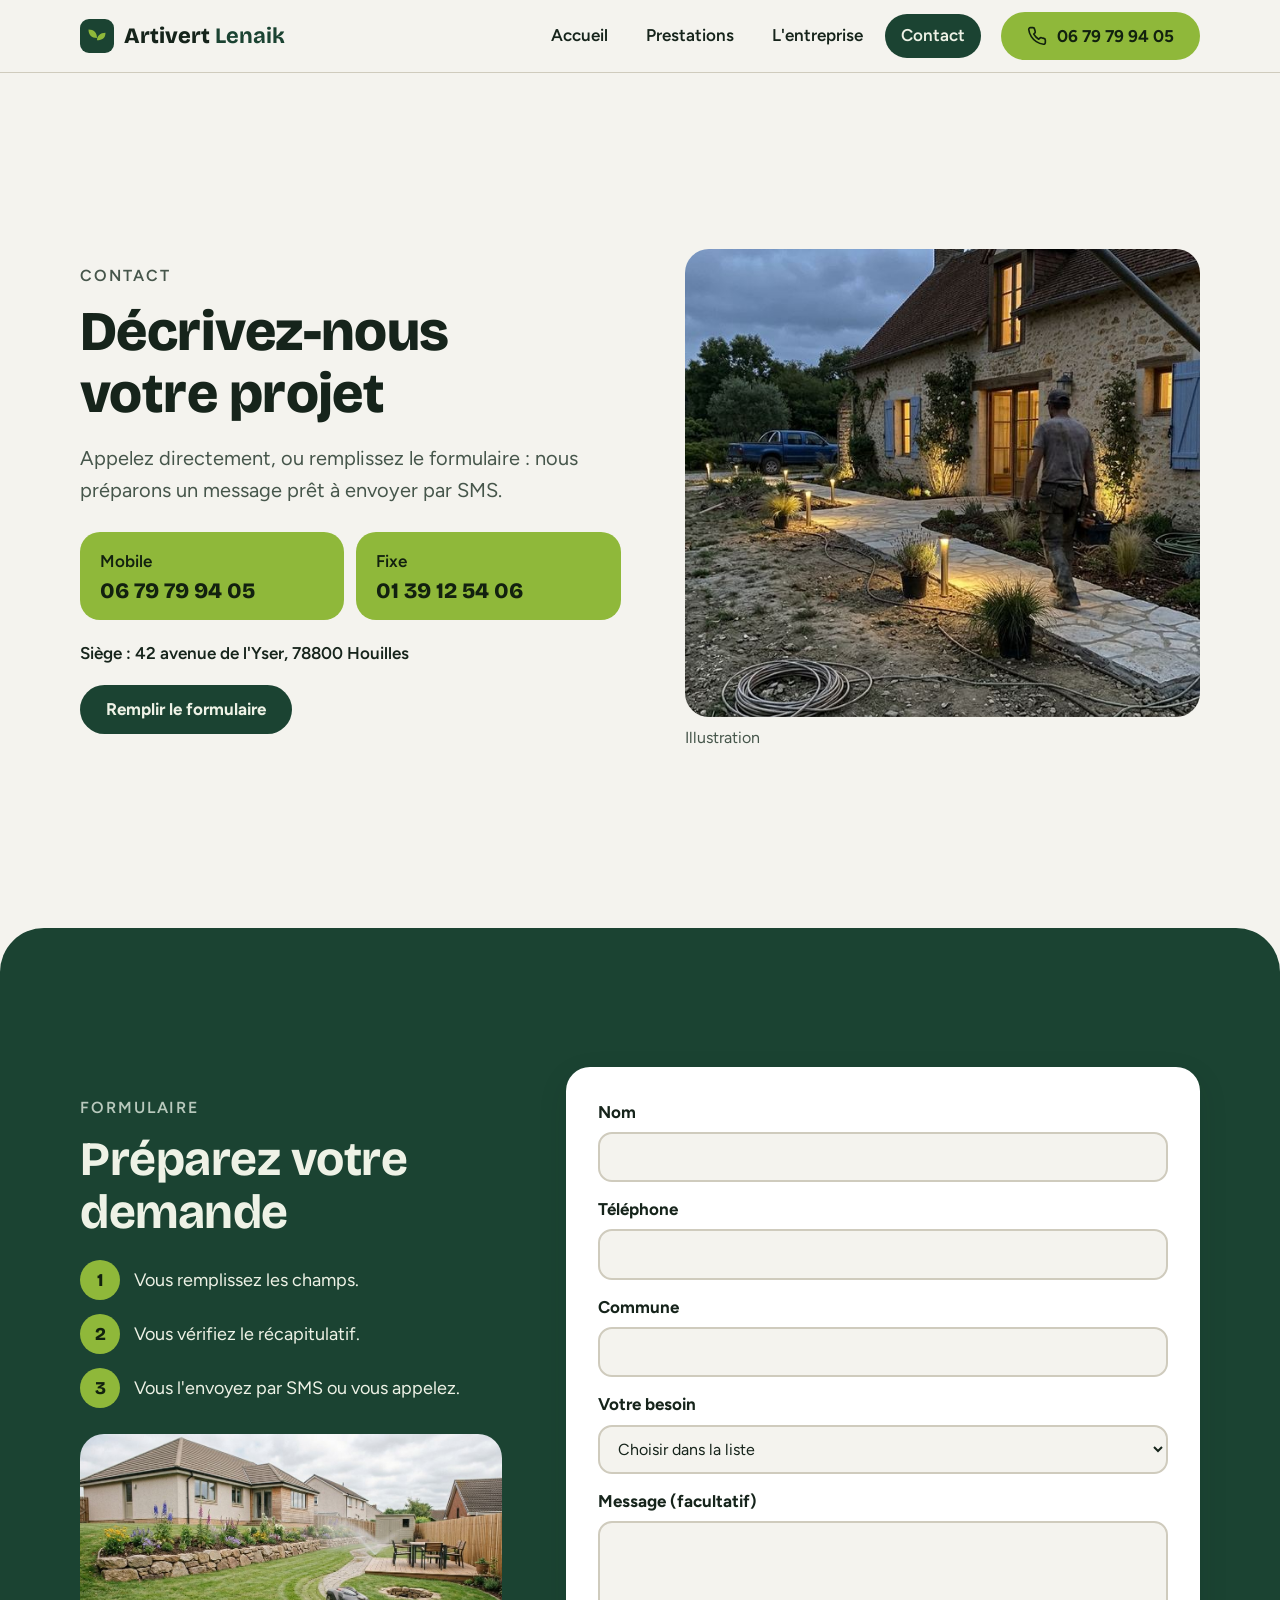
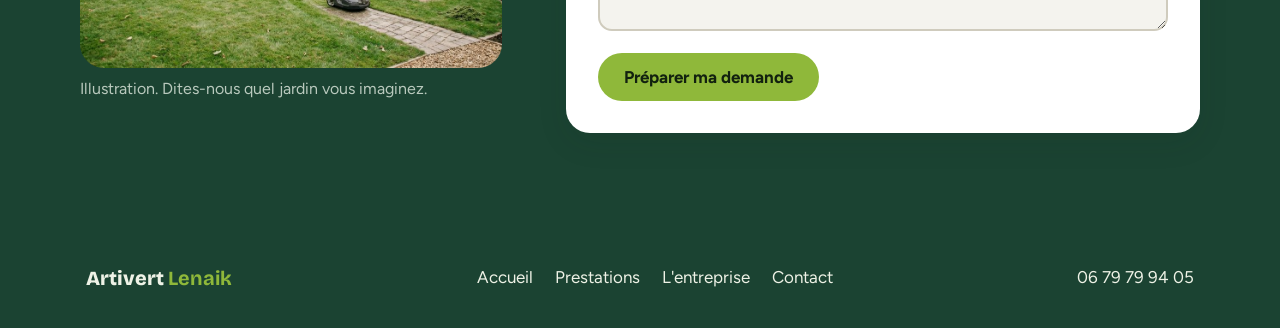
==== commit 2d37dac6: "Contact : photo dans la section formulaire Co-Authored-By: Claude Sonnet 5.5 <noreply@anthropic.com>" ====
--- a/contact.html
+++ b/contact.html
@@ -66,6 +66,10 @@
         <li>Vous vérifiez le récapitulatif.</li>
         <li>Vous l'envoyez par SMS ou vous appelez.</li>
       </ol>
+      <figure class="fgrid__img">
+        <img src="images/robot-tonte.jpg" width="1000" height="545" loading="lazy" alt="Illustration : jardin aménagé avec pelouse, massifs, muret de pierres et terrasse">
+        <figcaption>Illustration. Dites-nous quel jardin vous imaginez.</figcaption>
+      </figure>
     </div>
     <div class="fgrid__form">
       <form class="card form" id="form" novalidate>
--- a/css/style.css
+++ b/css/style.css
@@ -266,3 +266,10 @@
 .recap__edit{color:var(--ink);border-color:var(--line)}
 @media (max-width:820px){.fgrid{grid-template-columns:1fr;gap:16px}.fsteps,.fgrid__txt .eyebrow{display:none}.fgrid__form{justify-self:stretch}.fgrid .field{margin-bottom:10px}}
 @media (max-height:800px) and (min-width:821px){.fgrid .field{margin-bottom:8px}.field input,.field select{min-height:48px}.field textarea{min-height:64px}.fgrid .form{padding:18px 24px}}
+@media (max-width:560px){.about{gap:14px}.about .card h2{font-size:1.6rem}.facts div{padding:6px 0}.card .src{margin-top:10px}}
+
+.fgrid__img{margin:26px 0 0}
+.fgrid__img img{width:100%;height:clamp(150px,26svh,280px);object-fit:cover;border-radius:var(--r)}
+.fgrid__img figcaption{margin-top:8px;color:var(--band-muted);font-size:1rem}
+@media (max-width:820px){.fgrid__img{display:none}}
+@media (max-width:820px) and (min-height:900px){.fgrid__img{display:block;margin:0}.fgrid__img img{height:150px}.fgrid__img figcaption{display:none}}
